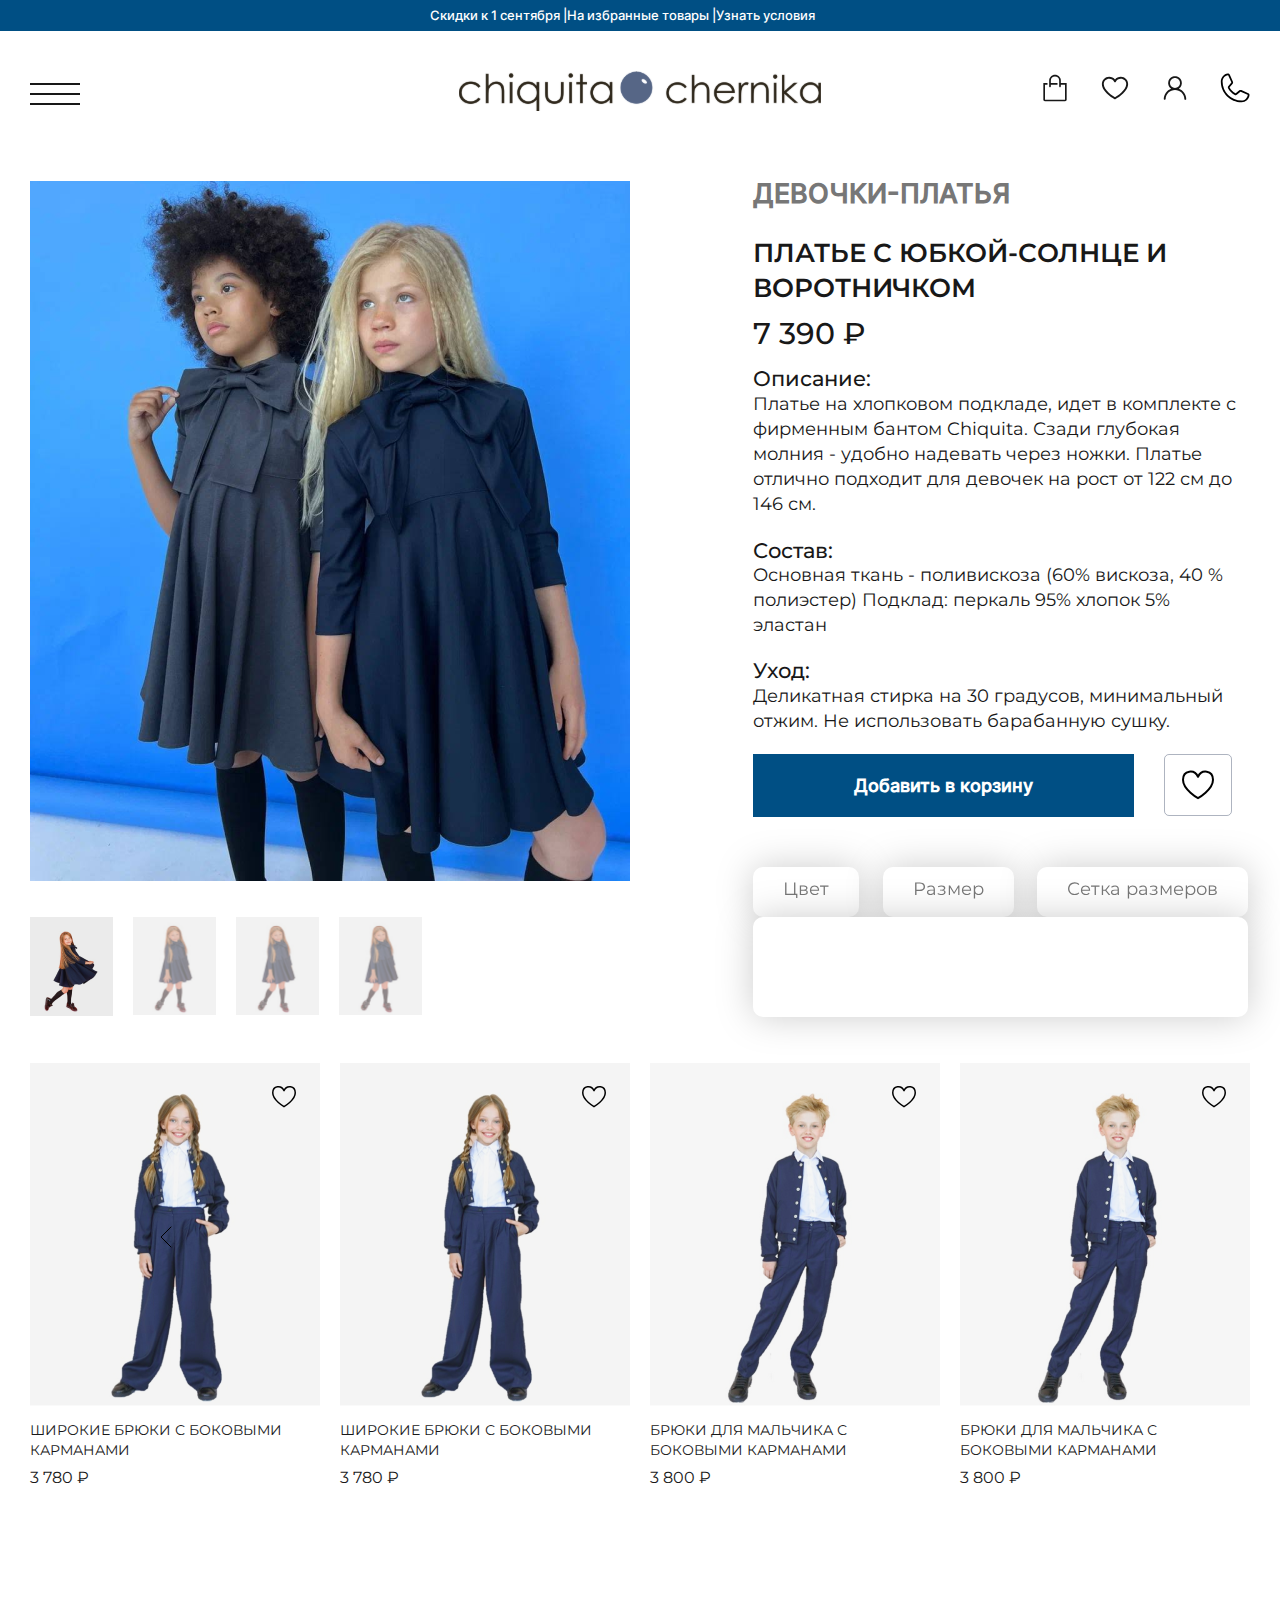
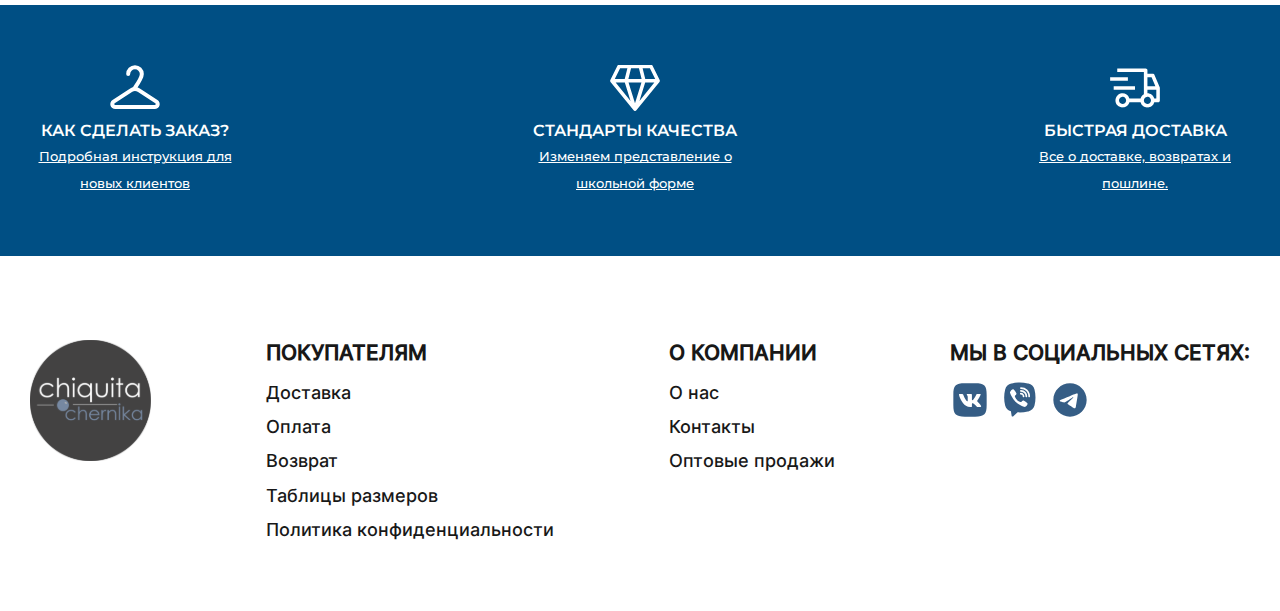
==== pages/card.html @ 87a6e727 "Update" ====
<!DOCTYPE html>
<html lang="ru">
<head>
  <meta charset="UTF-8">
  <meta name="description" content="">
  <meta name="viewport" content="width=device-width, initial-scale=1.0">
  <title>Карточка товара</title>
  <link rel="stylesheet" href="../styles/card.css">
</head>
<body>
  <header class="header">
    <div class="header-top">
      <div class="header-top__wrap">
        <p class="header-top__text">Скидки к 1 сентября | </p>
        <p class="header-top__text">На избранные товары | </p>
        <p class="header-top__text"><a class="header-top__link" href="#">Узнать условия</a></p>
      </div>
    </div>
    <div class="header-bottom">
      <nav class="nav">
        <svg class="burger" width="50" height="22" viewBox="0 0 50 22" fill="none" xmlns="http://www.w3.org/2000/svg">
          <path d="M0 1H50" stroke="#181818" stroke-width="2"/>
          <path d="M0 11H50" stroke="#181818" stroke-width="2"/>
          <path d="M0 21H50" stroke="#181818" stroke-width="2"/>
          </svg>                  
        <ul class="burger-menu visually-hidden">
          <li><a href="#">Главная страница</a></li>
          <li><a href="#">Каталог</a></li>
          <li><a href="#">Готовые образы</a></li>
          <li><a href="#">Распродажа</a></li>
          <li><a href="#">О нас</a></li>
          <li><a href="#">Контакты</a></li>
        </ul>
        <a class="header-logo" href="#"><img class="header-logo__img" src="../images/logo_chikita.svg" alt="Логотип chikita"></a>
        <ul class="nav-menu menu">
          <li class="menu-item"><a class="menu-link shop" href="#"></a></li>
          <li class="menu-item"><a class="menu-link fav" href="#"></a></li>
          <li class="menu-item"><a class="menu-link auth" href="#"></a></li>
          <li class="menu-item"><a class="menu-link phone" href="#"></a></li>
        </ul>
      </nav>
    </div>
  </header>
<main>
  <section class="card">
    <div class="card-wrap">
      <div class="card-img__block">
        <div class="card-img__big">
          <img class="card-img" src="../images/-5350601332177883677_121 1.png" alt="Платье с юбкой-солнце и воротничком">
        </div>
        <ul class="card-slider">
          <li class="card-slider__item"><img class="card-slider__img" src="../images/slider_img1.png"></li>
          <li class="card-slider__item"><img class="card-slider__img" src="../images/slider_img2.png"></li>
          <li class="card-slider__item"><img class="card-slider__img" src="../images/slider_img2.png"></li>
          <li class="card-slider__item"><img class="card-slider__img" src="../images/slider_img2.png"></li>
        </ul>   
      </div>
      <div class="card-info__block">
        <h2 class="card-category">Девочки-платья</h2>
        <h1 class="card-name">Платье с юбкой-солнце и воротничком</h1>
        <p class="card-price">7 390 ₽</p>
        <div class="card-description">
          <h3 class="card-subtitle">Описание:</h3>
          <p class="card-text">Платье на хлопковом подкладе, идет в комплекте с фирменным бантом Chiquita. Сзади глубокая молния - удобно надевать через ножки. Платье отлично подходит для девочек на рост от 122 см до 146 см. </p>
          <h3 class="card-subtitle">Состав:</h3>
          <p class="card-text">Основная ткань - поливискоза (60% вискоза, 40 % полиэстер) 
          Подклад: перкаль 95% хлопок 5% эластан</p>
          <h3 class="card-subtitle">Уход:</h3>
          <p class="card-text">Деликатная стирка на 30 градусов, минимальный отжим. Не использовать барабанную сушку.</p>
        </div>
        <div class="buttons-wrap">
          <button class="card-btn">Добавить в корзину</button>
          <button class="fav-btn"><span class="visually-hidden">Добавить в избранное</span>
            <svg class="heart-icon" viewBox="0 0 24 24" fill="none" xmlns="http://www.w3.org/2000/svg"><g id="SVGRepo_bgCarrier" stroke-width="0"></g><g id="SVGRepo_tracerCarrier" stroke-linecap="round" stroke-linejoin="round"></g><g id="SVGRepo_iconCarrier"> <g id="Interface / Heart_01"> <path id="Vector" d="M12 7.69431C10 2.99988 3 3.49988 3 9.49991C3 15.4999 12 20.5001 12 20.5001C12 20.5001 21 15.4999 21 9.49991C21 3.49988 14 2.99988 12 7.69431Z" stroke="#000000" stroke-width="1.2" stroke-linecap="round" stroke-linejoin="round"></path> </g> </g></svg>
          </button>
        </div>







      
        <div class="order-bar">
        <ul class="order-wrap">
          <li class="order-wrap__tab color"><a href="#">Цвет</a></li>
          <li class="order-wrap__tab size"><a href="#">Размер</a></li>
          <li class="order-wrap__tab size-chart"><a href="#">Сетка размеров</a></li>
        </ul>
        <div class="content">
          <div id="content1" style="display:none">
            <p>
            </p>
          </div>
          <div id="content2">
            <p>
          </div>
          <div id="content3" style="display:none">
            <p>
            </p>
          </div>
        </div>
        </div>

      
      </div>
    </div>   


  </section>
  <section class="catalog">
    <ul class=catalog-list>
      <li class="catalog-item">
        <button class="catalog-item__button" type="button">
          <span class="visually-hidden">Добавить в избранное</span>
          <svg class="heart-icon" viewBox="0 0 24 24" fill="none" xmlns="http://www.w3.org/2000/svg"><path id="Vector" d="M12 7.69431C10 2.99988 3 3.49988 3 9.49991C3 15.4999 12 20.5001 12 20.5001C12 20.5001 21 15.4999 21 9.49991C21 3.49988 14 2.99988 12 7.69431Z" stroke="#000000" stroke-width="1.2" stroke-linecap="round" stroke-linejoin="round"></path></svg>
          </button>
        <div class="catalog-img__block">
          <img class="catalog-img" src="../images/item1.png" alt="Широкие брюки с боковыми карманами">
        </div>
        <div class="catalog-item__info item">
          <p class="item-name">Широкие брюки с боковыми карманами</p>
          <p class="item-price">3 780 ₽</p>
        </div>
      </li>
      <li class="catalog-item">
        <button class="catalog-item__button" type="button">
          <span class="visually-hidden">Добавить в избранное</span>
          <svg class="heart-icon" viewBox="0 0 24 24" fill="none" xmlns="http://www.w3.org/2000/svg"><path id="Vector" d="M12 7.69431C10 2.99988 3 3.49988 3 9.49991C3 15.4999 12 20.5001 12 20.5001C12 20.5001 21 15.4999 21 9.49991C21 3.49988 14 2.99988 12 7.69431Z" stroke="#000000" stroke-width="1.2" stroke-linecap="round" stroke-linejoin="round"></path></svg>
          </button>
        <div class="catalog-img__block">
          <img class="catalog-img" src="../images/item1.png" alt="Широкие брюки с боковыми карманами">
        </div>
        <div class="catalog-item__info item">
          <p class="item-name">Широкие брюки с боковыми карманами</p>
          <p class="item-price">3 780 ₽</p>
        </div>
      </li>
      <li class="catalog-item">
        <button class="catalog-item__button" type="button">
          <span class="visually-hidden">Добавить в избранное</span>
          <svg class="heart-icon" viewBox="0 0 24 24" fill="none" xmlns="http://www.w3.org/2000/svg"><path id="Vector" d="M12 7.69431C10 2.99988 3 3.49988 3 9.49991C3 15.4999 12 20.5001 12 20.5001C12 20.5001 21 15.4999 21 9.49991C21 3.49988 14 2.99988 12 7.69431Z" stroke="#000000" stroke-width="1.2" stroke-linecap="round" stroke-linejoin="round"></path></svg>
          </button>
        <div class="catalog-img__block">
          <img class="catalog-img" src="../images/item2.png" alt="Брюки для мальчика с боковыми карманами">
        </div>
        <div class="catalog-item__info item">
          <p class="item-name">Брюки для мальчика с боковыми карманами</p>
          <p class="item-price">3 800 ₽</p>
        </div>
      </li>   
      <li class="catalog-item">
        <button class="catalog-item__button" type="button">
          <span class="visually-hidden">Добавить в избранное</span>
          <svg class="heart-icon" viewBox="0 0 24 24" fill="none" xmlns="http://www.w3.org/2000/svg"><path id="Vector" d="M12 7.69431C10 2.99988 3 3.49988 3 9.49991C3 15.4999 12 20.5001 12 20.5001C12 20.5001 21 15.4999 21 9.49991C21 3.49988 14 2.99988 12 7.69431Z" stroke="#000000" stroke-width="1.2" stroke-linecap="round" stroke-linejoin="round"></path></svg>
          </button>
        <div class="catalog-img__block">
          <img class="catalog-img" src="../images/item2.png" alt="Брюки для мальчика с боковыми карманами">
        </div>
        <div class="catalog-item__info item">
          <p class="item-name">Брюки для мальчика с боковыми карманами</p>
          <p class="item-price">3 800 ₽</p>
        </div>
      </li>     
    </ul>
    <div class="catalog-buttons">
      <div class="catalog-btn catalog-btn__prev"><span class="visually-hidden">Предыдущий товар</span>
        <svg class="arrow-icon" width="12" height="22" viewBox="0 0 12 22" fill="none" xmlns="http://www.w3.org/2000/svg">
          <path d="M11 1L1 11L11 21" stroke="black" stroke-linecap="round" stroke-linejoin="round"/>
        </svg>              
      </div>
      <div class="catalog-btn catalog-btn__prev"><span class="visually-hidden">Следующий товар</span>
        <svg class="arrow-icon" width="12" height="22" viewBox="0 0 12 22" fill="none" xmlns="http://www.w3.org/2000/svg">
          <path d="M1 21L11 11L1 1" stroke="#181818" stroke-linecap="round" stroke-linejoin="round"/>
        </svg>
      </div>
    </div>  
  </section>
</main>
<footer class="footer">
  <div class="footer-top">
    <ul class="footer-top__list">
      <li class="footer-top__item order">
        <h3 class="footer-top__title">Как сделать заказ?</h3>
        <a class="footer-top__link" href="#">Подробная инструкция для новых клиентов</a>
      </li>
      <li class="footer-top__item quality">
        <h3 class="footer-top__title">Стандарты качества</h3>
        <a class="footer-top__link" href="#">Изменяем представление о школьной форме</a>
      </li>
      <li class="footer-top__item delivery">
        <h3 class="footer-top__title">Быстрая доставка</h3>
        <a class="footer-top__link" href="#">Все о доставке, возвратах и пошлине.</a>
      </li>
    </ul>
  </div>
  <div class="footer-bottom">
    <a class="footer-logo" href="#"><img class="footer-logo__img" src="../images/footer-logo.svg" alt="Footer Logo"></a>
    <ul class="footer-bottom__list">
      <li class="footer-bottom__item"><h3 class="footer-bottom__title">Покупателям</h3></li>
      <li class="footer-bottom__item"><a class="footer-bottom__link" href="#">Доставка</a></li>
      <li class="footer-bottom__item"><a class="footer-bottom__link" href="#">Оплата</a></li>
      <li class="footer-bottom__item"><a class="footer-bottom__link" href="#">Возврат</a></li>
      <li class="footer-bottom__item"><a class="footer-bottom__link" href="#">Таблицы размеров</a></li>
      <li class="footer-bottom__item"><a class="footer-bottom__link" href="#">Политика конфиденциальности</a></li>
    </ul>
    <ul class="footer-bottom__list">
      <li class="footer-bottom__item"><h3 class="footer-bottom__title">О компании</h3></li>
      <li class="footer-bottom__item"><a class="footer-bottom__link" href="#">О нас</a></li>
      <li class="footer-bottom__item"><a class="footer-bottom__link" href="#">Контакты</a></li>
      <li class="footer-bottom__item"><a class="footer-bottom__link" href="#">Оптовые продажи</a></li>
    </ul>
    <div class="footer-bottom__social">
    <h3 class="social-title">Мы в социальных сетях:</h3>
      <ul class="social-list">
        <li class="social-list__item"><a class="social-item__link vk" href="#"><span class="visually-hidden">В контакте</span></a></li>
        <li class="social-list__item"><a class="social-item__link vb" href="#"><span class="visually-hidden">Вайбер</span></a></li>
        <li class="social-list__item"><a class="social-item__link tg"  href="#"><span class="visually-hidden">Телеграм</span></a></li>
      </ul>
    </div>
  </div>
</footer>  
</body>
</html>
---- styles/card.css ----
@font-face {
  font-family: "Montserrat";
  src: url("../fonts/Montserrat-Regular.ttf") format("truetype");
  font-weight: 400;
  font-style: normal;
}
  
@font-face {
  font-family: "Montserrat";
  src: url("../fonts/Montserrat-Medium.ttf") format("truetype");
  font-weight: 500;
  font-style: normal;
}
  
@font-face {
  font-family: "Montserrat";
  src: url("../fonts/Montserrat-SemiBold.ttf") format("truetype");
  font-weight: 600;
  font-style: normal;
}
  
@font-face { 
  font-family: "Inter";
  src: url("../fonts/Inter-Medium.ttf") format("truetype");
  font-weight: 500;
  font-style: normal;
}
  
  
body {
  min-width: 320px;
  margin: 0;
  font-family: "Montserrat";
  font-size: 18px;
  font-weight: 400;
  font-style: normal;
  line-height: 140%;
  color: #181818;
  background-color: #FFFFFF;
}
  
.visually-hidden {
  position: absolute;
  width: 1px;
  height: 1px;
  margin: -1px;
  padding: 0;
  border: 0;
  clip: rect(0 0 0 0);
  overflow: hidden;
}
  
ul {
  margin: 0;
  padding: 0;
  list-style: none;
}
  
h1,
h2,
h3,
p {
  margin: 0;
}
  
img {
  vertical-align: middle;
}
  
/* Шапка */
  
.header {
  padding-bottom: 30px;
}
  
.header-top {
  width: 100%;
  background-color: #004F84;
  padding: 3px 0;
}
  
.header-top__wrap {
  display: flex;
  width: 420px;
  margin: 0 auto;
}
  
.header-top__text {
  font-family: "Inter";
  font-size: 13px;
  color: #FFFFFF;
  font-weight: 500;
}
  
.header-top__link {
  text-decoration: none;
  font-family: "Inter";
  font-size: 13px;
  color: #ffffff;
  font-weight: 500;
  transition: color 0.5s;
}
  
.header-top__link:hover,
.header-top__link:focus,
.header-top__link:active {
  color: rgba(255, 255, 255, 0.9);
}
  
.header-bottom {
  width: 1220px;
  margin: 0 auto;
  padding: 40px 0;
}
  
.nav {
  display: flex;
  justify-content: space-between;
  align-items:center;
}
  
.burger {
  margin-top: 5px;
  cursor: pointer;
  transition: opacity 0.5s;
}

.burger:hover, .burger:focus, .burger:active {
  opacity: 0.5;
}
  
.header-logo {
  margin-left: 190px;
}
  
.nav-menu {
  display: flex;
}
  
.burger {
  cursor: pointer;
}
  
.menu-item {
  margin-left: 30px;
}
    
.menu-link {
  display: inline-block;
  width: 30px;
  height: 30px;
  transition: opacity 0.5s;
}
  
.menu-link:hover, .menu-link:focus, .menu-link:active {
  opacity: 0.6;
}
  
.shop {
  background-image: url("../images/clarity_shopping-bag-line.svg");
}
  
.auth {
  background-image: url("../images/octicon_person-24.svg");
}
  
.fav {
  background-image: url("../images/ph_heart.svg");
}
  
.phone {
  background-image: url("../images/ph_phone-light.svg");
}

/* card */

.card-wrap {
  width: 1220px;
  margin: 0 auto;
  display: flex;
}

.card-img__block {
  width: 600px;
  margin-right: 123px;
}

.card-img__big {
  width: 100%;
}

.card-img {
  object-fit: cover;
  width: 100%;
}
  
.card-slider {
  display: flex;
  margin-top: 36px;
  gap: 20px;
}

.card-slider__item {
  width: 83px;
  cursor: pointer;
}

.card-slider__img {
  object-fit: cover;
  width: 100%;
}

.card-info__block {
  width: 495px;
}

.card-category {
  color: #777777;
  text-transform: uppercase; 
  font-family: "Inter";
}

.card-name {
  font-size: 26px;
  text-transform: uppercase;
  margin-top: 30px;
  line-height: 134%;
  margin-bottom: 15px;
}

.card-price {
  font-size: 30px;
  font-weight: 500;
  margin-bottom: 20px;
}

.card-subtitle {
  font-weight: 500;
}

.card-text {
  margin-bottom: 20px;
}

.buttons-wrap {
  display: flex;
  align-items: center;
}

.card-btn {
  border: 1px solid #004F84;
  background-color: #004F84;
  padding: 20px 100px;
  color: #FFFFFF;
  font-family: "Inter";
  font-weight: 600;
  font-size: 18px;
  cursor: pointer;
  transition: background-color 0.5s, border-color 0.5s;
}

.card-btn:hover,
.card-btn:focus,
.card-btn:active {
  border-color: #355D85;
  background-color: #355D85;
}

.fav-btn {
  width: 68px;
  height: 62px;
  border: 1px solid rgba(94, 105, 129, 0.5);
  border-radius: 5px;
  background-color: transparent;
  margin-left: 30px;
  cursor: pointer;
}

.fav-btn .heart-icon {
  width: 40px;
  height: 40px;
}

.fav-btn:hover .heart-icon path,
.fav-btn:focus .heart-icon path, 
.fav-btn:active .heart-icon path {
  stroke: #ff0000;
  fill: #ff0000;
}

.order-bar {
  width: 495px;
  height: 166px;
  margin-top: 50px;
}

.order-wrap {
  height: 50px;
  width: 100%;
  display: flex;
  justify-content: space-between;
}

.order-wrap__tab {
  box-sizing: border-box;
  background-color: #FFF;
  padding: 10px 30px;
  text-align: center;
  border-radius: 10px;
}

.order-wrap__tab a {
  text-decoration: none;
  color: #777;
}

.order-wrap .color, .order-wrap .size, .order-wrap .size-chart {
  filter: drop-shadow(0px 0px 18px rgba(0, 0, 0, 0.20));
}

.content {
  width: 100%;
  height: 100px;
  border-radius: 10px;
  background-color: #FFF;
  filter: drop-shadow(0px 0px 18px rgba(0, 0, 0, 0.20));
}

/* catalog */

.catalog {
  padding-bottom: 120px;
  position: relative;
}

.catalog-list {
  width: 1220px;
  margin: 0 auto;
  display: flex;
  justify-content: space-between;
  margin-top: 30px;
}
  
.catalog-buttons {
  width: 1220px;
  display: flex;
  margin: 0 auto;
  justify-content: space-between;
  position: absolute;
  top: 30%;
  left: 12.5%;
}
  
.catalog-btn {
  width: 19px;
  height: 32px;
  background-color: transparent;
  cursor: pointer;
}
  
.arrow-icon:hover,
.arrow-icon:focus,
.arrow-icon:active {
  background-color: #004F84;
}
  
.catalog-btn:hover .arrow-icon path,
.catalog-btn:focus .arrow-icon path,
.catalog-btn:active .arrow-icon path {
  stroke: #FFF;
}
  
.catalog-item {
  box-sizing: border-box;
  width: 290px;
  height: 422px;
  position: relative;
}
  
.catalog-item__button {
  border: none;
  background-color: transparent;
  width: 42px;
  height: 40px;
  position: absolute;
  top: 15px;
  right: 15px;
  cursor: pointer;
}
  
.catalog-item__button:hover .heart-icon path,
.catalog-item__button:focus .heart-icon path,
.catalog-item__button:active .heart-icon path {
  stroke: #ff0000;
  fill: #ff0000;
}
  
.catalog-img__block {
  width: 100%;
  height: 342px;
}
  
.catalog-img {
  object-fit: cover;
  width: 100%;
}
  
.catalog-item__info {
  margin-top: 15px;
}
  
.item-name {
  font-size: 14px;
  text-transform: uppercase;
  line-height: 20px;
}
  
.item-price {
  margin-top: 5px;
  font-size: 16px;
}
  
/* footer */

.footer {
  padding-bottom: 60px;
}
  
.footer-top {
  background-color: #004F84;
  padding: 60px 0;
}
  
.footer-top__list {
  display: flex;
  width: 1220px;
  margin: 0 auto;
  gap: 290px;
}
  
.footer-top__item {
  width: 210px;
  text-align: center;
}
  
.footer-top__item:before {
  content: "";
  display: inline-block;
  width: 50px;
  height: 46px;
  background-position: center;
  background-repeat: no-repeat;
}
  
.order:before {
  background-image: url("../images/icon-park-outline_hanger.svg");
}
  
.quality:before {
  background-image: url("../images/fluent_premium-16-regular.svg");
}
  
.delivery:before {
  background-image: url("../images/carbon_delivery.svg");
}
  
.footer-top__title {
  font-weight: 600;
  font-size: 16px;
  text-transform: uppercase;
  color: #FFFF;
}
  
.footer-top__link {
  font-size: 13px;
  color: #FFF;
  font-weight: 500;
}
  
.footer-bottom {
  display: flex;
  width: 1220px;
  margin: 0 auto;
  justify-content: space-between;
  padding-top: 84px;
}
  
.footer-bottom__title {
  font-family: "Inter";
  text-transform: uppercase;
  margin-bottom: 15px;
}
  
.footer-bottom__item {
  margin-bottom: 8px;
}
  
.footer-bottom__link {
  font-family: "Inter";
  color: #181818;
  text-decoration: none;
  transition: color 0.5s;
}
  
.footer-bottom__link:hover,
.footer-bottom__link:focus,
.footer-bottom__link:active  {
  color: rgba(24, 24, 24, 0.5)
}
  
.social-title {
  font-family: "Inter";
  text-transform: uppercase;
  margin-bottom: 15px; 
}
  
.social-list {
   display: flex;
}
  
.social-list__item {
  margin-right: 10px;
}
  
.social-item__link {
  display: inline-block;
  width: 40px;
  height: 40px;
  background-position: center;
  background-repeat: no-repeat;
}

.social-item__link:hover,
.social-item__link:focus,
.social-item__link:active {
  opacity: 0.7;
}
  
.vk {
  background-image: url("../images/vk.svg");
}
  
.vb {
  background-image: url("../images/viber.svg");
}
  
.tg {
  background-image: url("../images/ic_baseline-telegram.svg");
}
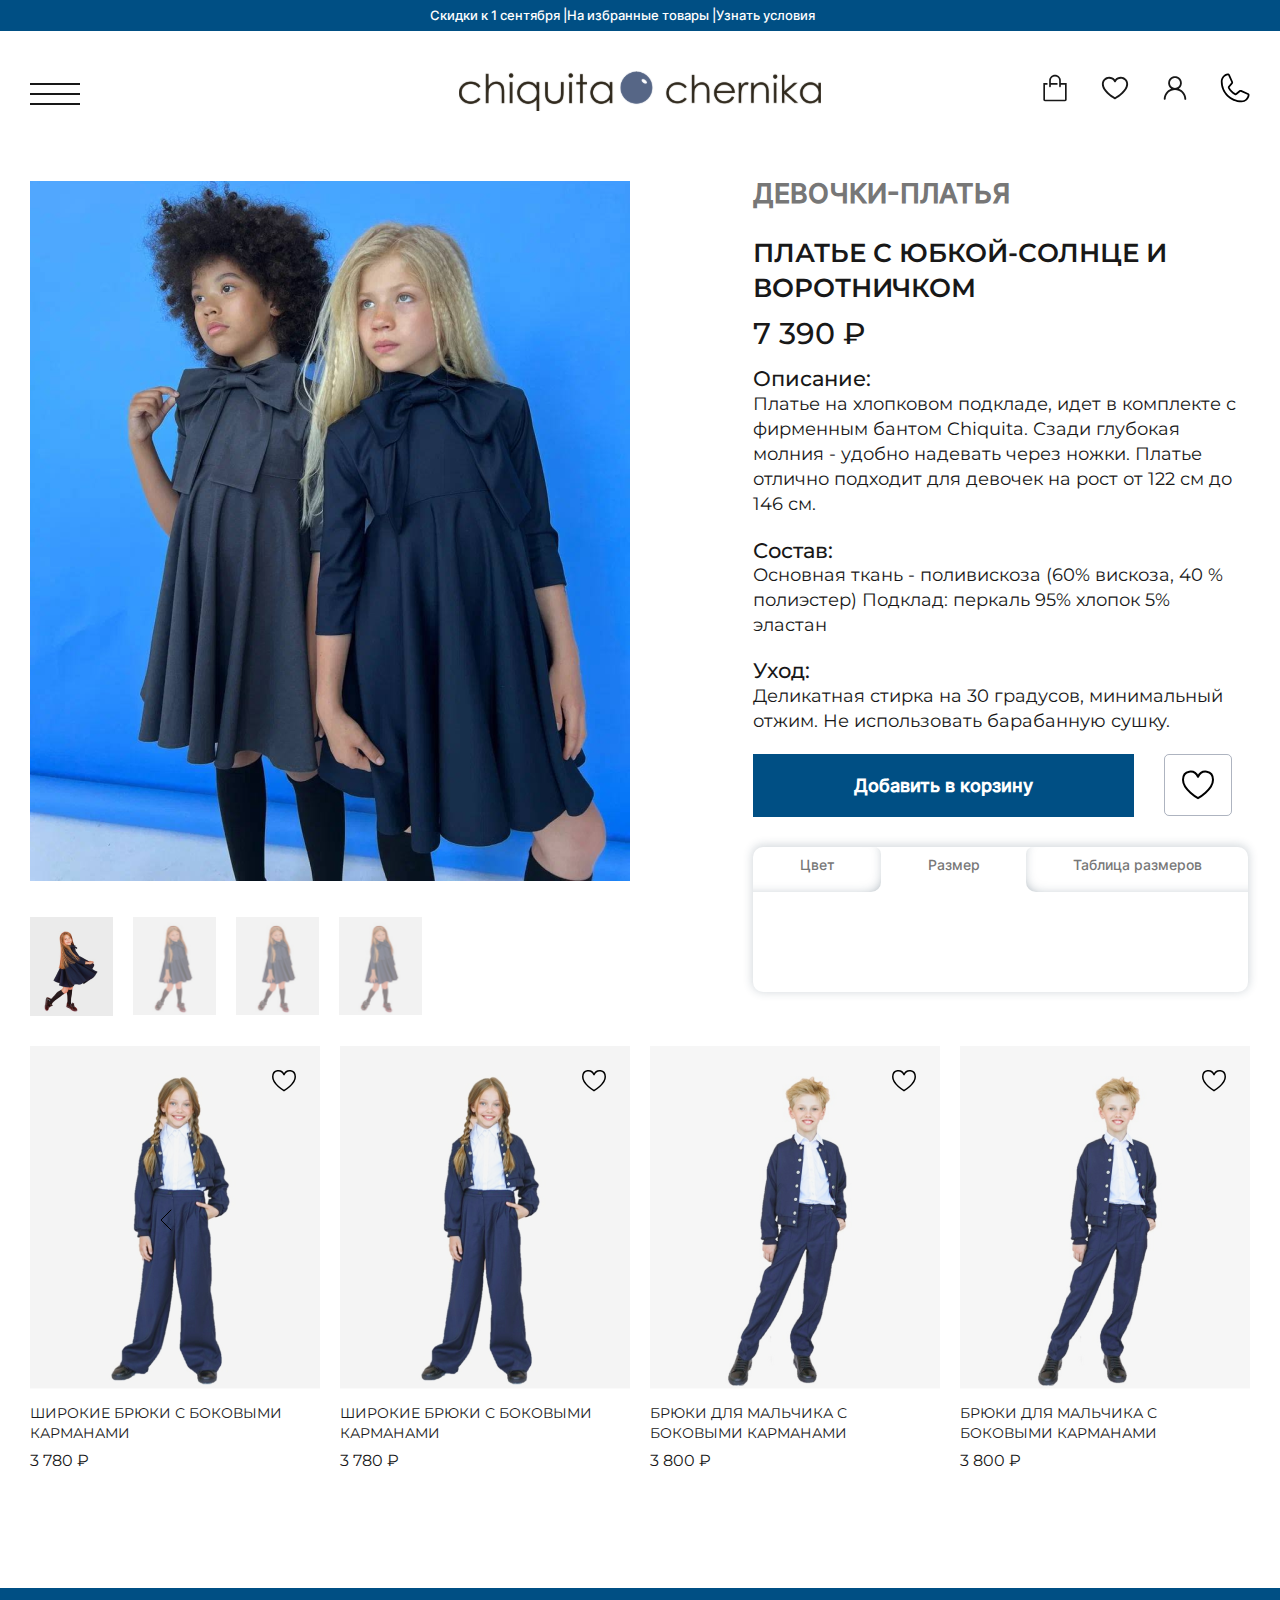
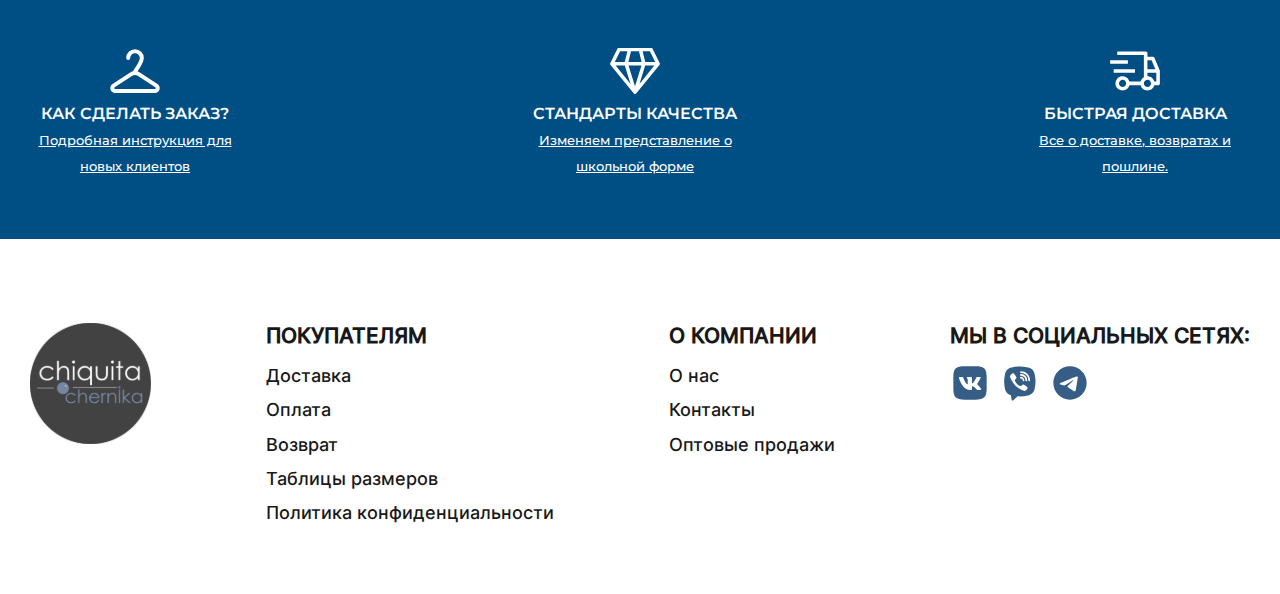
==== commit 2bc72c2f: "Update" ====
--- a/pages/card.html
+++ b/pages/card.html
@@ -73,20 +73,12 @@
           <button class="fav-btn"><span class="visually-hidden">Добавить в избранное</span>
             <svg class="heart-icon" viewBox="0 0 24 24" fill="none" xmlns="http://www.w3.org/2000/svg"><g id="SVGRepo_bgCarrier" stroke-width="0"></g><g id="SVGRepo_tracerCarrier" stroke-linecap="round" stroke-linejoin="round"></g><g id="SVGRepo_iconCarrier"> <g id="Interface / Heart_01"> <path id="Vector" d="M12 7.69431C10 2.99988 3 3.49988 3 9.49991C3 15.4999 12 20.5001 12 20.5001C12 20.5001 21 15.4999 21 9.49991C21 3.49988 14 2.99988 12 7.69431Z" stroke="#000000" stroke-width="1.2" stroke-linecap="round" stroke-linejoin="round"></path> </g> </g></svg>
           </button>
-        </div>
-
-
-
-
-
-
-
-      
+        </div> 
         <div class="order-bar">
         <ul class="order-wrap">
           <li class="order-wrap__tab color"><a href="#">Цвет</a></li>
-          <li class="order-wrap__tab size"><a href="#">Размер</a></li>
-          <li class="order-wrap__tab size-chart"><a href="#">Сетка размеров</a></li>
+          <li class="order-wrap__tab size active"><a href="#">Размер</a></li>
+          <li class="order-wrap__tab size-chart"><a href="#">Таблица размеров</a></li>
         </ul>
         <div class="content">
           <div id="content1" style="display:none">
@@ -102,8 +94,6 @@
           </div>
         </div>
         </div>
-
-      
       </div>
     </div>   
 
--- a/styles/card.css
+++ b/styles/card.css
@@ -289,42 +289,63 @@
 }
 
 .order-bar {
+  margin-top: 30px;
+  -webkit-box-shadow: 0px -1px 10px 1px rgba(34, 60, 80, 0.2);
+  -moz-box-shadow: 0px -1px 10px 1px rgba(34, 60, 80, 0.2);
+  box-shadow: 0px -1px 10px 1px rgba(34, 60, 80, 0.2);
+  border-radius: 10px;
+  position: relative;
+  overflow: hidden;
+}
+
+.order-wrap {
   width: 495px;
-  height: 166px;
-  margin-top: 50px;
-}
-
-.order-wrap {
-  height: 50px;
-  width: 100%;
-  display: flex;
-  justify-content: space-between;
+  margin: 0 auto;
+  display: flex;
+  border-radius: 10px;
 }
 
 .order-wrap__tab {
-  box-sizing: border-box;
-  background-color: #FFF;
-  padding: 10px 30px;
+  flex-grow: 1;
+  padding-top: 5px;
   text-align: center;
-  border-radius: 10px;
-}
-
-.order-wrap__tab a {
+  height: 40px;
+}
+
+.order-wrap__tab a{
   text-decoration: none;
   color: #777;
-}
-
-.order-wrap .color, .order-wrap .size, .order-wrap .size-chart {
-  filter: drop-shadow(0px 0px 18px rgba(0, 0, 0, 0.20));
+  font-family: "Inter";
+  font-size: 14px;
+}
+
+.color {
+  -webkit-box-shadow: -5px -5px 14px -11px rgba(34, 60, 80, 0.6) inset;
+  -moz-box-shadow: -5px -5px 14px -11px rgba(34, 60, 80, 0.6) inset;
+  box-shadow: -5px -5px 14px -11px rgba(34, 60, 80, 0.6) inset;
+  border-bottom-right-radius: 10px;
+  border-top-right-radius: 7px;
+}
+
+.size {
+  border-top-left-radius: 10px;
+  border-top-right-radius: 10px;
+}
+
+.size-chart {
+  -webkit-box-shadow: 5px -5px 14px -11px rgba(34, 60, 80, 0.6) inset;
+  -moz-box-shadow: 5px -5px 14px -11px rgba(34, 60, 80, 0.6) inset;
+  box-shadow: 5px -5px 14px -11px rgba(34, 60, 80, 0.6) inset;
+  border-bottom-left-radius: 10px;
+  border-top-left-radius: 7px;
 }
 
 .content {
-  width: 100%;
+  width: 495px;
   height: 100px;
-  border-radius: 10px;
-  background-color: #FFF;
-  filter: drop-shadow(0px 0px 18px rgba(0, 0, 0, 0.20));
-}
+  margin: 0 auto;
+}
+
 
 /* catalog */
 
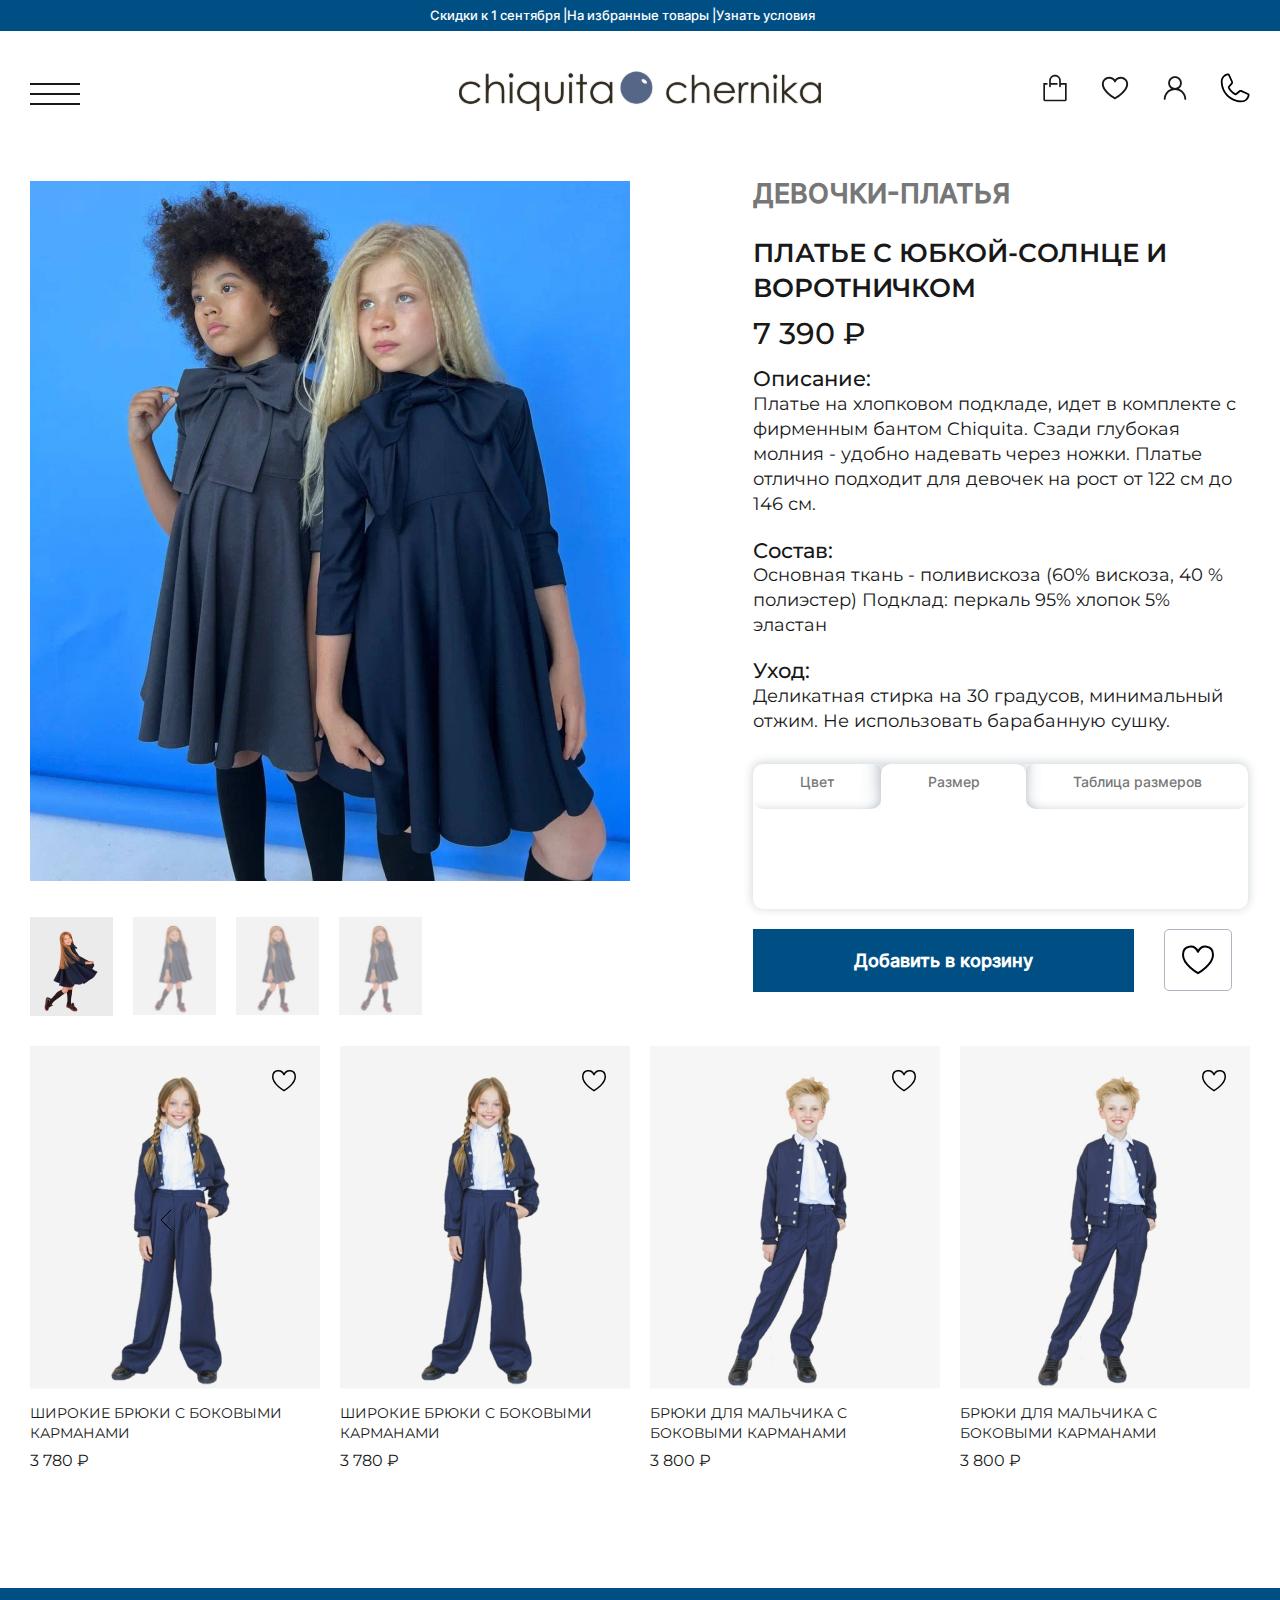
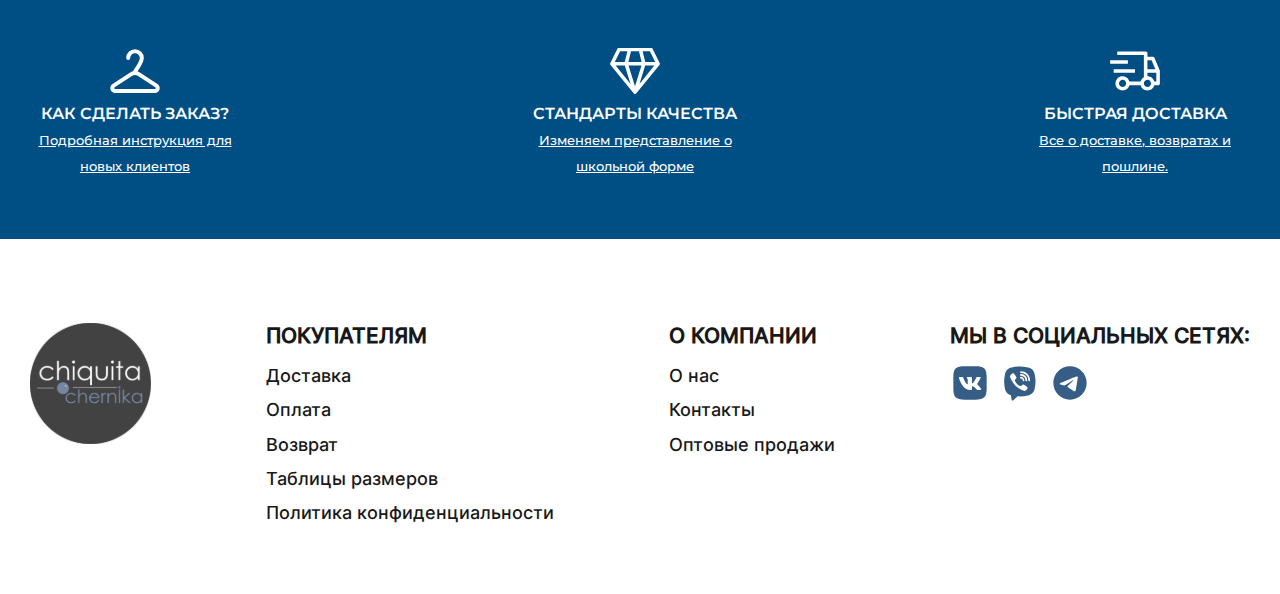
==== commit afecd5eb: "Update" ====
--- a/pages/card.html
+++ b/pages/card.html
@@ -68,12 +68,6 @@
           <h3 class="card-subtitle">Уход:</h3>
           <p class="card-text">Деликатная стирка на 30 градусов, минимальный отжим. Не использовать барабанную сушку.</p>
         </div>
-        <div class="buttons-wrap">
-          <button class="card-btn">Добавить в корзину</button>
-          <button class="fav-btn"><span class="visually-hidden">Добавить в избранное</span>
-            <svg class="heart-icon" viewBox="0 0 24 24" fill="none" xmlns="http://www.w3.org/2000/svg"><g id="SVGRepo_bgCarrier" stroke-width="0"></g><g id="SVGRepo_tracerCarrier" stroke-linecap="round" stroke-linejoin="round"></g><g id="SVGRepo_iconCarrier"> <g id="Interface / Heart_01"> <path id="Vector" d="M12 7.69431C10 2.99988 3 3.49988 3 9.49991C3 15.4999 12 20.5001 12 20.5001C12 20.5001 21 15.4999 21 9.49991C21 3.49988 14 2.99988 12 7.69431Z" stroke="#000000" stroke-width="1.2" stroke-linecap="round" stroke-linejoin="round"></path> </g> </g></svg>
-          </button>
-        </div> 
         <div class="order-bar">
         <ul class="order-wrap">
           <li class="order-wrap__tab color"><a href="#">Цвет</a></li>
@@ -94,6 +88,12 @@
           </div>
         </div>
         </div>
+        <div class="buttons-wrap">
+          <button class="card-btn">Добавить в корзину</button>
+          <button class="fav-btn"><span class="visually-hidden">Добавить в избранное</span>
+            <svg class="heart-icon" viewBox="0 0 24 24" fill="none" xmlns="http://www.w3.org/2000/svg"><g id="SVGRepo_bgCarrier" stroke-width="0"></g><g id="SVGRepo_tracerCarrier" stroke-linecap="round" stroke-linejoin="round"></g><g id="SVGRepo_iconCarrier"> <g id="Interface / Heart_01"> <path id="Vector" d="M12 7.69431C10 2.99988 3 3.49988 3 9.49991C3 15.4999 12 20.5001 12 20.5001C12 20.5001 21 15.4999 21 9.49991C21 3.49988 14 2.99988 12 7.69431Z" stroke="#000000" stroke-width="1.2" stroke-linecap="round" stroke-linejoin="round"></path> </g> </g></svg>
+          </button>
+        </div> 
       </div>
     </div>   
 
--- a/styles/card.css
+++ b/styles/card.css
@@ -245,6 +245,7 @@
 .buttons-wrap {
   display: flex;
   align-items: center;
+  margin-top: 20px;
 }
 
 .card-btn {
@@ -303,6 +304,7 @@
   margin: 0 auto;
   display: flex;
   border-radius: 10px;
+  overflow: hidden;
 }
 
 .order-wrap__tab {
@@ -330,6 +332,9 @@
 .size {
   border-top-left-radius: 10px;
   border-top-right-radius: 10px;
+  -webkit-box-shadow: -2px -13px 18px -12px rgba(34, 60, 80, 0.2);
+  -moz-box-shadow: -2px -13px 18px -12px rgba(34, 60, 80, 0.2);
+  box-shadow: -2px -13px 18px 2px rgba(34, 60, 80, 0.2);
 }
 
 .size-chart {
